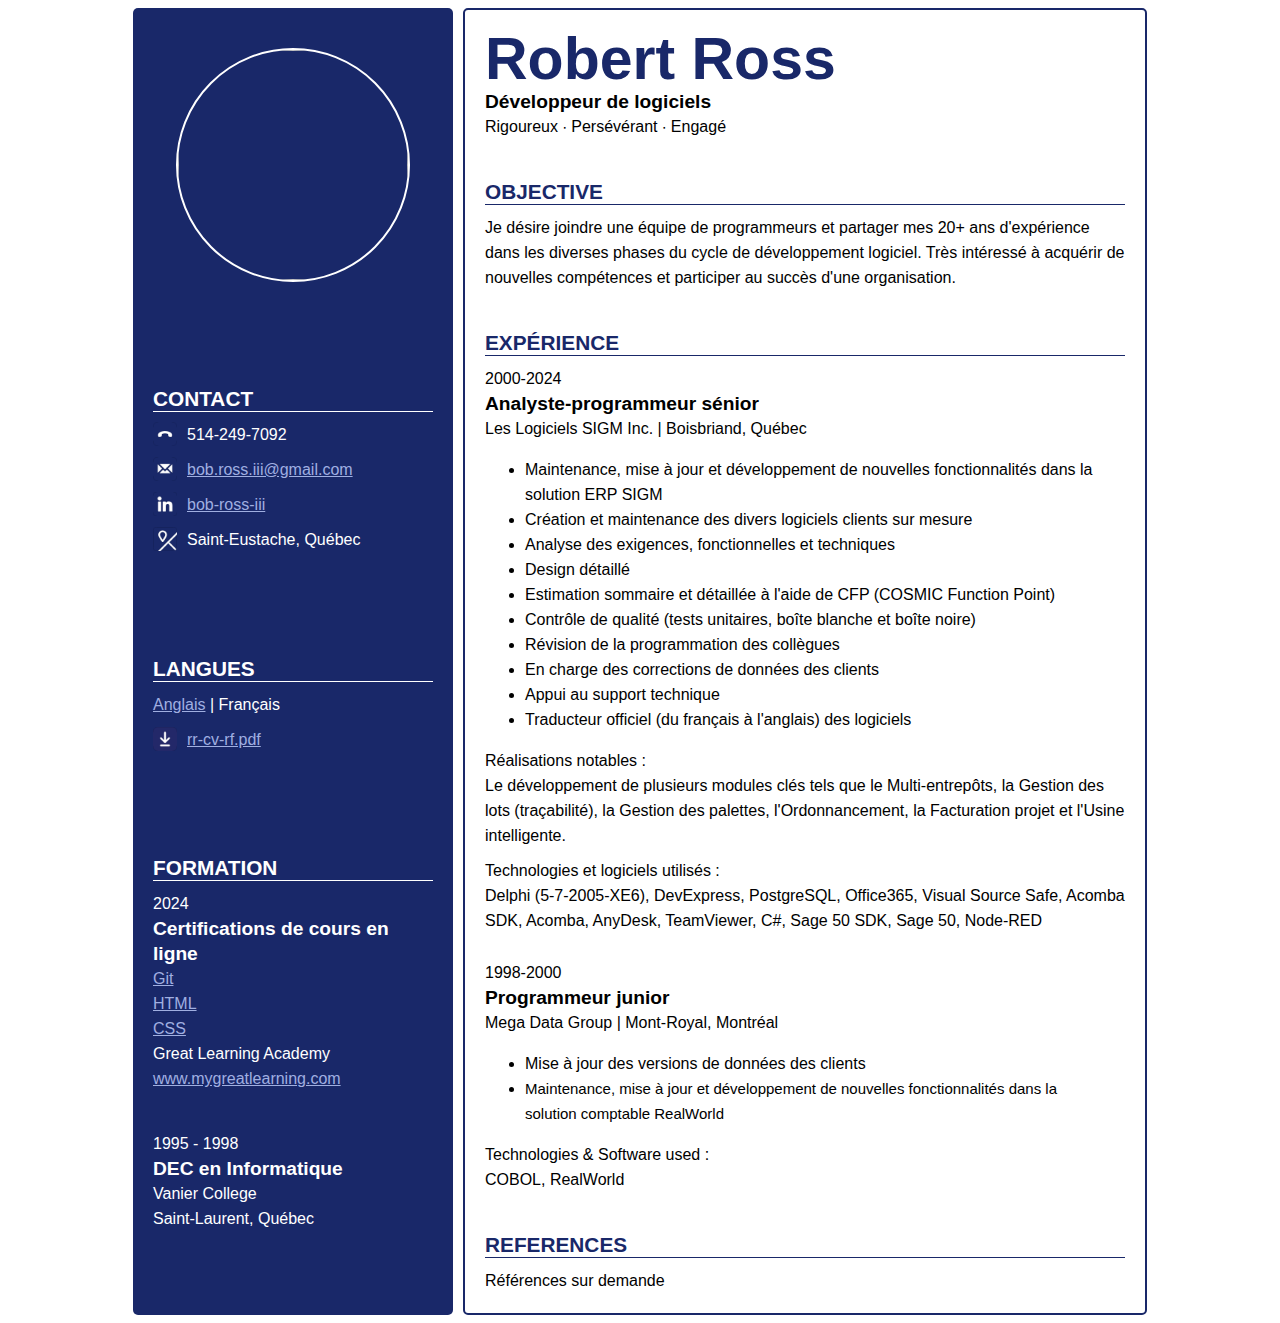
==== index.html @ 66640034 "First upload" ====
<!DOCTYPE html>
<html lang="en">

<head>
    <meta charset="UTF-8">
    <meta name="viewport" content="width=device-width, initial-scale=1.0">
    <title>Robert Ross | Développeur de logiciels</title>
    <link rel="stylesheet" href="styles/rr-cv.css">
</head>

<body>
    <div class="main">

        <!--INNER (white)-->
        <div class="inner">

            <!--LEFT SIDE-->
            <div class="inner-left">

                <!--PORTRAIT-->
                <div class="pnlMe"><img class="imgMe" src="images/me.png"></div>

                <!--CONTACT-->
                <div class="panel">
                    <div class="header">CONTACT</div>
                    <div class="minor-pad note"><img src="images/phone.png">514-249-7092</div>
                    <div class="minor-pad"><img src="images/email.png"><a href="mailto: bob.ross.iii@gmail.com">bob.ross.iii@gmail.com</a></div>
                    <div class="minor-pad"><img src="images/linkedin.png"><a href="https://www.linkedin.com/in/bob-ross-iii">bob-ross-iii</a></div>
                    <div class="minor-pad note"><img src="images/location.png">Saint-Eustache, Québec</div>
                </div>

                <!--LANGUAGES-->
                <div class="panel">
                    <div class="header">LANGUES</div>
                    <div class="minor-pad note"><a href="en/" style="font-weight: 500">Anglais</a>&#160;| Français</div>
                    <div class="minor-pad"><img src="images/download.png"><a href="documents/rr-cv-fr.pdf" download>rr-cv-rf.pdf</a></div>
                </div>

                <!--EDUCATION-->
                <div class="panel">
                    <div class="header">FORMATION</div>

                    <!--EDUCATION-GREAT LEARNING-->
                    <div class="minor-pad">2024</div>
                    <div class="title">Certifications de cours en ligne</div>
                    <div>
                        <div><a href="https://www.mygreatlearning.com/certificate/TVUXKXVA">Git</a></div>
                        <div><a href="https://www.mygreatlearning.com/certificate/TPPMWHZA">HTML</a></div>
                        <div><a href="https://www.mygreatlearning.com/certificate/YIRLLZXZ">CSS</a></div>
                    </div>
                    <div class="note">Great Learning Academy</div>
                    <div><a href="https://www.mygreatlearning.com">www.mygreatlearning.com</a></div>
        
                    <!--EDUCATION-VANIER-->
                    <div class="major-pad">1995 - 1998</div>
                    <div class="title">DEC en Informatique</div>
                    <div class="note">Vanier College</div>
                    <div class="note">Saint-Laurent, Québec</div>
                    <div class="footer"></div>

                    <!--EDUCATION-LTM
                    <div class="major-pad">1992 - 1995</div>
                    <div class="title">Diplôme d&#39;études secondaires</div>
                    <div class="note">Lake of Two Mountains High School</div>
                    <div class="note">Deux-Montagnes, Québec</div>-->
        
                    <!--EDUCATION-LDM
                    <div class="major-pad">1990 - 1992</div>
                    <div class="note">Secondaire 1 & 2 (en Français)</div>
                    <div class="note">École Lac des Deux-Montagnes</div>
                    <div class="note">Deux-Montagnes, Québec</div>
                    <div class="footer"></div>-->
                </div>

            </div>  <!--main-left-->
    
            <!--RIGHT-SIDE-->
            <div class="inner-right">

                <div class="panel">
                    <div class="lblMe">Robert Ross</div>
                    <div class="title">Développeur de logiciels</div>
                    <div class="note">Rigoureux ∙ Persévérant ∙ Engagé</div>
                </div>
    
                <!--OBJECTIVE-->
                <div class="panel">
                    <div class="header header-right">OBJECTIVE</div>
                    <div class="minor-pad note">Je désire joindre une équipe de programmeurs et partager mes 20+ ans d&#39;expérience dans les diverses phases du cycle de développement logiciel.  Très intéressé à acquérir de nouvelles compétences et participer au succès d&#39;une organisation.</div>
                </div>
    
                <!--EXPERIENCE-->
                <div class="panel">
                    <div class="header header-right">EXPÉRIENCE</div>

                    <!--EXPERIENCE-SIGM-->
                    <div class="minor-pad">2000-2024</div>
                    <div class="title">Analyste-programmeur sénior</div>
                    <div class="note">Les Logiciels SIGM Inc. | Boisbriand, Québec</div>
                    <ul>
                        <li>Maintenance, mise à jour et développement de nouvelles fonctionnalités dans la solution ERP SIGM</li>
                        <li>Création et maintenance des divers logiciels clients sur mesure</li>
                        <li>Analyse des exigences, fonctionnelles et techniques</li>
                        <li>Design détaillé</li>
                        <li>Estimation sommaire et détaillée à l&#39;aide de CFP (COSMIC Function Point)</li>
                        <li>Contrôle de qualité (tests unitaires, boîte blanche et boîte noire)</li>
                        <li>Révision de la programmation des collègues</li>
                        <li>En charge des corrections de données des clients</li>
                        <li>Appui au support technique</li>
                        <li>Traducteur officiel (du français à l&#39;anglais) des logiciels</li>
                    </ul>
                    <div>Réalisations notables :</div>
                    <div class="note">Le développement de plusieurs modules clés tels que le Multi-entrepôts, la Gestion des lots (traçabilité), la Gestion des palettes, l&#39;Ordonnancement, la Facturation projet et l&#39;Usine intelligente.</div>
                    <div class="minor-pad">Technologies et logiciels utilisés :</div>
                    <div class="note">Delphi (5-7-2005-XE6), DevExpress, PostgreSQL, Office365, Visual Source Safe, Acomba SDK, Acomba, AnyDesk, TeamViewer, C#, Sage 50 SDK, Sage 50, Node-RED</div>

                    <!--EXPERIENCE-MEGADATA-->
                    <div class="major-pad" style="margin-top: 27px">1998-2000</div>
                    <div class="title">Programmeur junior</div>
                    <div class="note">Mega Data Group | Mont-Royal, Montréal</div>
                    <ul id="real-ul">
                        <li>Mise à jour des versions de données des clients</li>
                        <li style="font-size: 15px">Maintenance, mise à jour et développement de nouvelles fonctionnalités dans la solution comptable RealWorld</li>
                    </ul>
                    <div>Technologies & Software used :</div>
                    <div class="note">COBOL, RealWorld</div>
                </div>    

                <!--REFERENCES-->
                <div class="panel">
                    <div class="header  header-right">REFERENCES</div>
                    <div class="minor-pad note">Références sur demande</div>
                    <div class="footer"></div>
                </div> 

            </div>  <!--main-right-->

        </div>  <!--inner-->

    </div>  <!--main-->
</body>
</html>
---- styles/rr-cv.css ----
:root{
    --light_color: rgb(160, 175, 225);
    --dark_color: rgb(25, 40, 105);
}

body{
    font-family: 'Segoe UI', Tahoma, Geneva, Verdana, sans-serif;
    font-weight: 500;
    line-height: 25px;
    text-wrap: wrap;
}

img{
    width: 24px;
    padding-right: 10px;
    text-decoration: none;
}

a{
    color: var(--light_color);
}

a:hover{
    opacity: 0.5;
}

li{
    font-size: 1rem;
    font-weight: 400;
    margin-right: 20px;
}

.main{
    display: flex;
    flex-wrap: wrap;
    justify-content: center;
}

.outer{
    display: flex;
    flex-wrap: wrap;
    justify-content: center;
    background-color: var(--dark_color);
    padding: 20px;
    margin: 0;
}

.inner{
    display: flex;
    flex-wrap: wrap;
    justify-content: center;
    background-color: white;
    margin: 0;
}

.inner-left{
    display: grid;
    background-color: var(--dark_color);
    color: white;
    float: left;
    width: 320px;
    margin: 0;
    border-radius: 5px;
}

.inner-right{
    background-color: white;
    float: right;
    min-width: 320px;
    max-width: 680px;
    margin: 0 0 0 10px;
    border: 2px solid var(--dark_color);
    border-radius: 5px;
}

.pnlMe{
    display: flex;
    justify-content: center;
}

.imgMe{
    width: 230px;
    height: 230px;
    left: 50%;
    margin-top: 40px;
    padding: 0;
    border: 2px solid white;
    border-radius: 50%;
}

.lblMe{
    color: var(--dark_color);
    font-size: 59px;
    font-weight: bold;
    line-height: 100%;
    margin-top: 20px;
}

.header{
    font-size: 1.3rem;
    font-weight: bold;
    border-bottom: 1px solid white;
    margin-top: 40px;
}

.header-right{
    color: var(--dark_color);
    border-bottom: 1px solid var(--dark_color);
}

.major-pad{
    margin-top: 40px;
}

.minor-pad{
    display: flex; 
    flex-direction: row; 
    align-items: center;
    margin-top: 10px
}

.title{
    font-size: 1.2rem;;
    font-weight: bold;
}

.note{
    font-size: 1rem;;
    font-weight: 400;
}

.footer{
    height: 20px;
}

.panel{
    margin-left: 20px;
    margin-right: 20px;
}
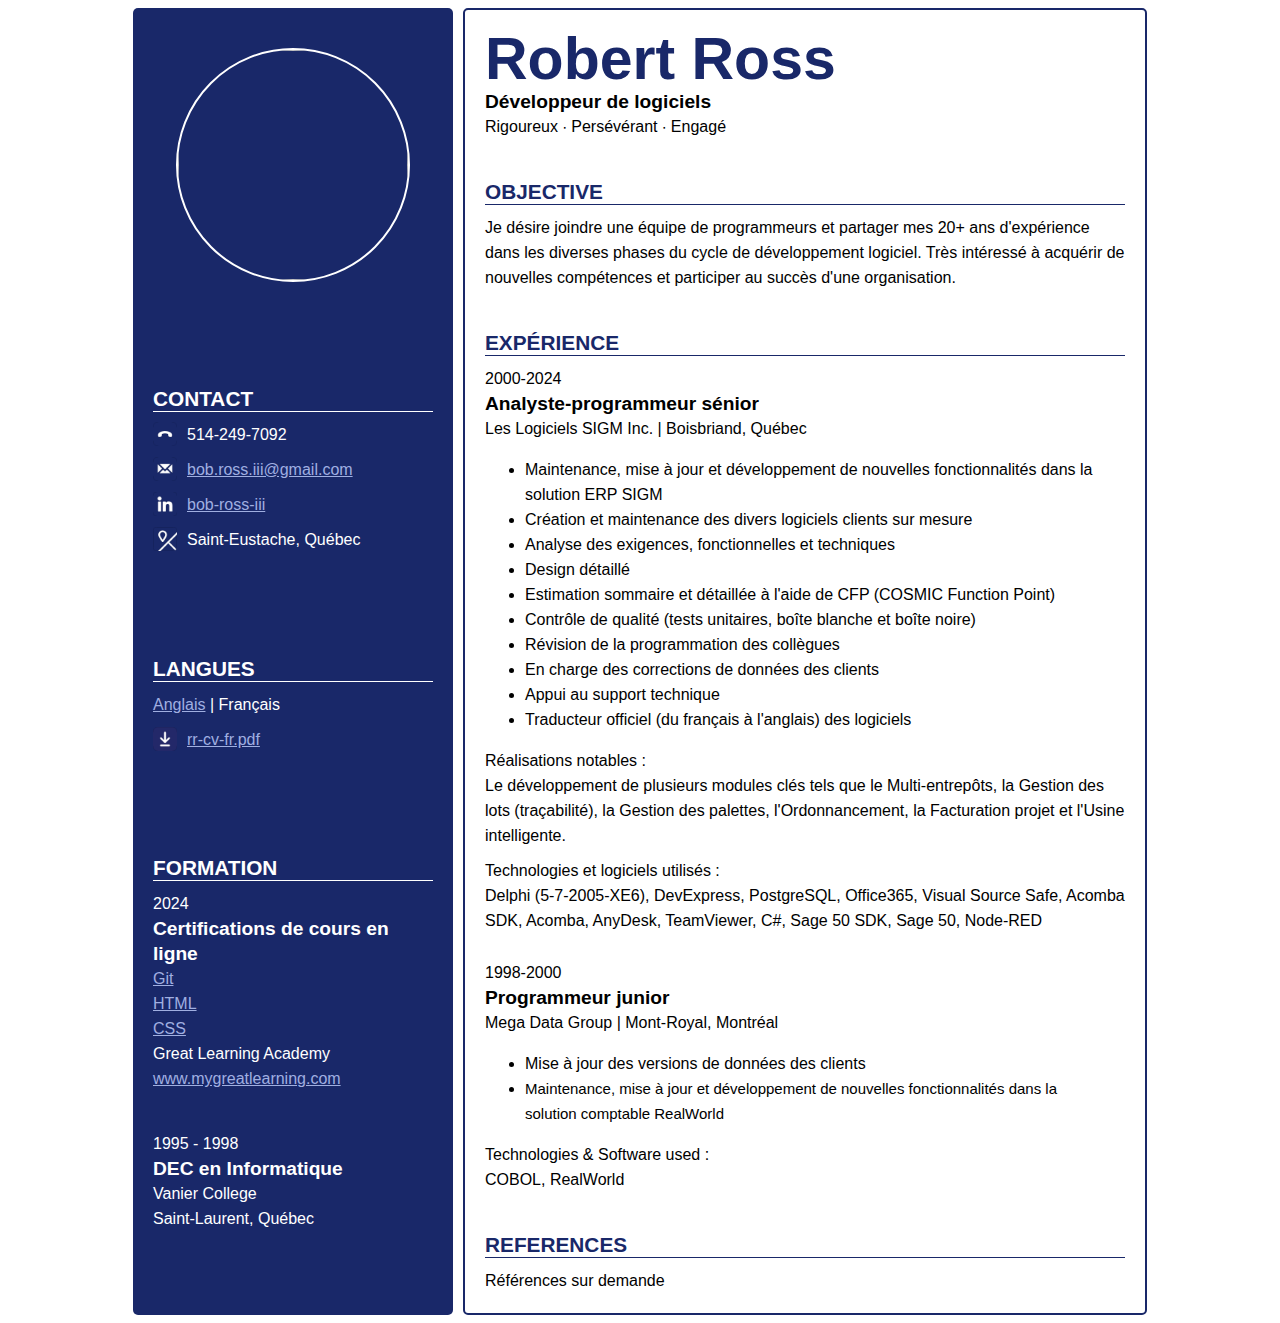
==== commit 72ff67f6: "rr-cv-rf to fr" ====
--- a/index.html
+++ b/index.html
@@ -1,3 +1,4 @@
+<!--FRENCH CV-->
 <!DOCTYPE html>
 <html lang="en">
 
@@ -33,7 +34,7 @@
                 <div class="panel">
                     <div class="header">LANGUES</div>
                     <div class="minor-pad note"><a href="en/" style="font-weight: 500">Anglais</a>&#160;| Français</div>
-                    <div class="minor-pad"><img src="images/download.png"><a href="documents/rr-cv-fr.pdf" download>rr-cv-rf.pdf</a></div>
+                    <div class="minor-pad"><img src="images/download.png"><a href="documents/rr-cv-fr.pdf" download>rr-cv-fr.pdf</a></div>
                 </div>
 
                 <!--EDUCATION-->
--- a/styles/rr-cv.css
+++ b/styles/rr-cv.css
@@ -1,139 +1,139 @@
-:root{
-    --light_color: rgb(160, 175, 225);
-    --dark_color: rgb(25, 40, 105);
-}
-
-body{
-    font-family: 'Segoe UI', Tahoma, Geneva, Verdana, sans-serif;
-    font-weight: 500;
-    line-height: 25px;
-    text-wrap: wrap;
-}
-
-img{
-    width: 24px;
-    padding-right: 10px;
-    text-decoration: none;
-}
-
-a{
-    color: var(--light_color);
-}
-
-a:hover{
-    opacity: 0.5;
-}
-
-li{
-    font-size: 1rem;
-    font-weight: 400;
-    margin-right: 20px;
-}
-
-.main{
-    display: flex;
-    flex-wrap: wrap;
-    justify-content: center;
-}
-
-.outer{
-    display: flex;
-    flex-wrap: wrap;
-    justify-content: center;
-    background-color: var(--dark_color);
-    padding: 20px;
-    margin: 0;
-}
-
-.inner{
-    display: flex;
-    flex-wrap: wrap;
-    justify-content: center;
-    background-color: white;
-    margin: 0;
-}
-
-.inner-left{
-    display: grid;
-    background-color: var(--dark_color);
-    color: white;
-    float: left;
-    width: 320px;
-    margin: 0;
-    border-radius: 5px;
-}
-
-.inner-right{
-    background-color: white;
-    float: right;
-    min-width: 320px;
-    max-width: 680px;
-    margin: 0 0 0 10px;
-    border: 2px solid var(--dark_color);
-    border-radius: 5px;
-}
-
-.pnlMe{
-    display: flex;
-    justify-content: center;
-}
-
-.imgMe{
-    width: 230px;
-    height: 230px;
-    left: 50%;
-    margin-top: 40px;
-    padding: 0;
-    border: 2px solid white;
-    border-radius: 50%;
-}
-
-.lblMe{
-    color: var(--dark_color);
-    font-size: 59px;
-    font-weight: bold;
-    line-height: 100%;
-    margin-top: 20px;
-}
-
-.header{
-    font-size: 1.3rem;
-    font-weight: bold;
-    border-bottom: 1px solid white;
-    margin-top: 40px;
-}
-
-.header-right{
-    color: var(--dark_color);
-    border-bottom: 1px solid var(--dark_color);
-}
-
-.major-pad{
-    margin-top: 40px;
-}
-
-.minor-pad{
-    display: flex; 
-    flex-direction: row; 
-    align-items: center;
-    margin-top: 10px
-}
-
-.title{
-    font-size: 1.2rem;;
-    font-weight: bold;
-}
-
-.note{
-    font-size: 1rem;;
-    font-weight: 400;
-}
-
-.footer{
-    height: 20px;
-}
-
-.panel{
-    margin-left: 20px;
-    margin-right: 20px;
+:root{
+    --light_color: rgb(160, 175, 225);
+    --dark_color: rgb(25, 40, 105);
+}
+
+body{
+    font-family: 'Segoe UI', Tahoma, Geneva, Verdana, sans-serif;
+    font-weight: 500;
+    line-height: 25px;
+    text-wrap: wrap;
+}
+
+img{
+    width: 24px;
+    padding-right: 10px;
+    text-decoration: none;
+}
+
+a{
+    color: var(--light_color);
+}
+
+a:hover{
+    opacity: 0.5;
+}
+
+li{
+    font-size: 1rem;
+    font-weight: 400;
+    margin-right: 20px;
+}
+
+.main{
+    display: flex;
+    flex-wrap: wrap;
+    justify-content: center;
+}
+
+.outer{
+    display: flex;
+    flex-wrap: wrap;
+    justify-content: center;
+    background-color: var(--dark_color);
+    padding: 20px;
+    margin: 0;
+}
+
+.inner{
+    display: flex;
+    flex-wrap: wrap;
+    justify-content: center;
+    background-color: white;
+    margin: 0;
+}
+
+.inner-left{
+    display: grid;
+    background-color: var(--dark_color);
+    color: white;
+    float: left;
+    width: 320px;
+    margin: 0;
+    border-radius: 5px;
+}
+
+.inner-right{
+    background-color: white;
+    float: right;
+    min-width: 320px;
+    max-width: 680px;
+    margin: 0 0 0 10px;
+    border: 2px solid var(--dark_color);
+    border-radius: 5px;
+}
+
+.pnlMe{
+    display: flex;
+    justify-content: center;
+}
+
+.imgMe{
+    width: 230px;
+    height: 230px;
+    left: 50%;
+    margin-top: 40px;
+    padding: 0;
+    border: 2px solid white;
+    border-radius: 50%;
+}
+
+.lblMe{
+    color: var(--dark_color);
+    font-size: 59px;
+    font-weight: bold;
+    line-height: 100%;
+    margin-top: 20px;
+}
+
+.header{
+    font-size: 1.3rem;
+    font-weight: bold;
+    border-bottom: 1px solid white;
+    margin-top: 40px;
+}
+
+.header-right{
+    color: var(--dark_color);
+    border-bottom: 1px solid var(--dark_color);
+}
+
+.major-pad{
+    margin-top: 40px;
+}
+
+.minor-pad{
+    display: flex; 
+    flex-direction: row; 
+    align-items: center;
+    margin-top: 10px
+}
+
+.title{
+    font-size: 1.2rem;;
+    font-weight: bold;
+}
+
+.note{
+    font-size: 1rem;;
+    font-weight: 400;
+}
+
+.footer{
+    height: 20px;
+}
+
+.panel{
+    margin-left: 20px;
+    margin-right: 20px;
 }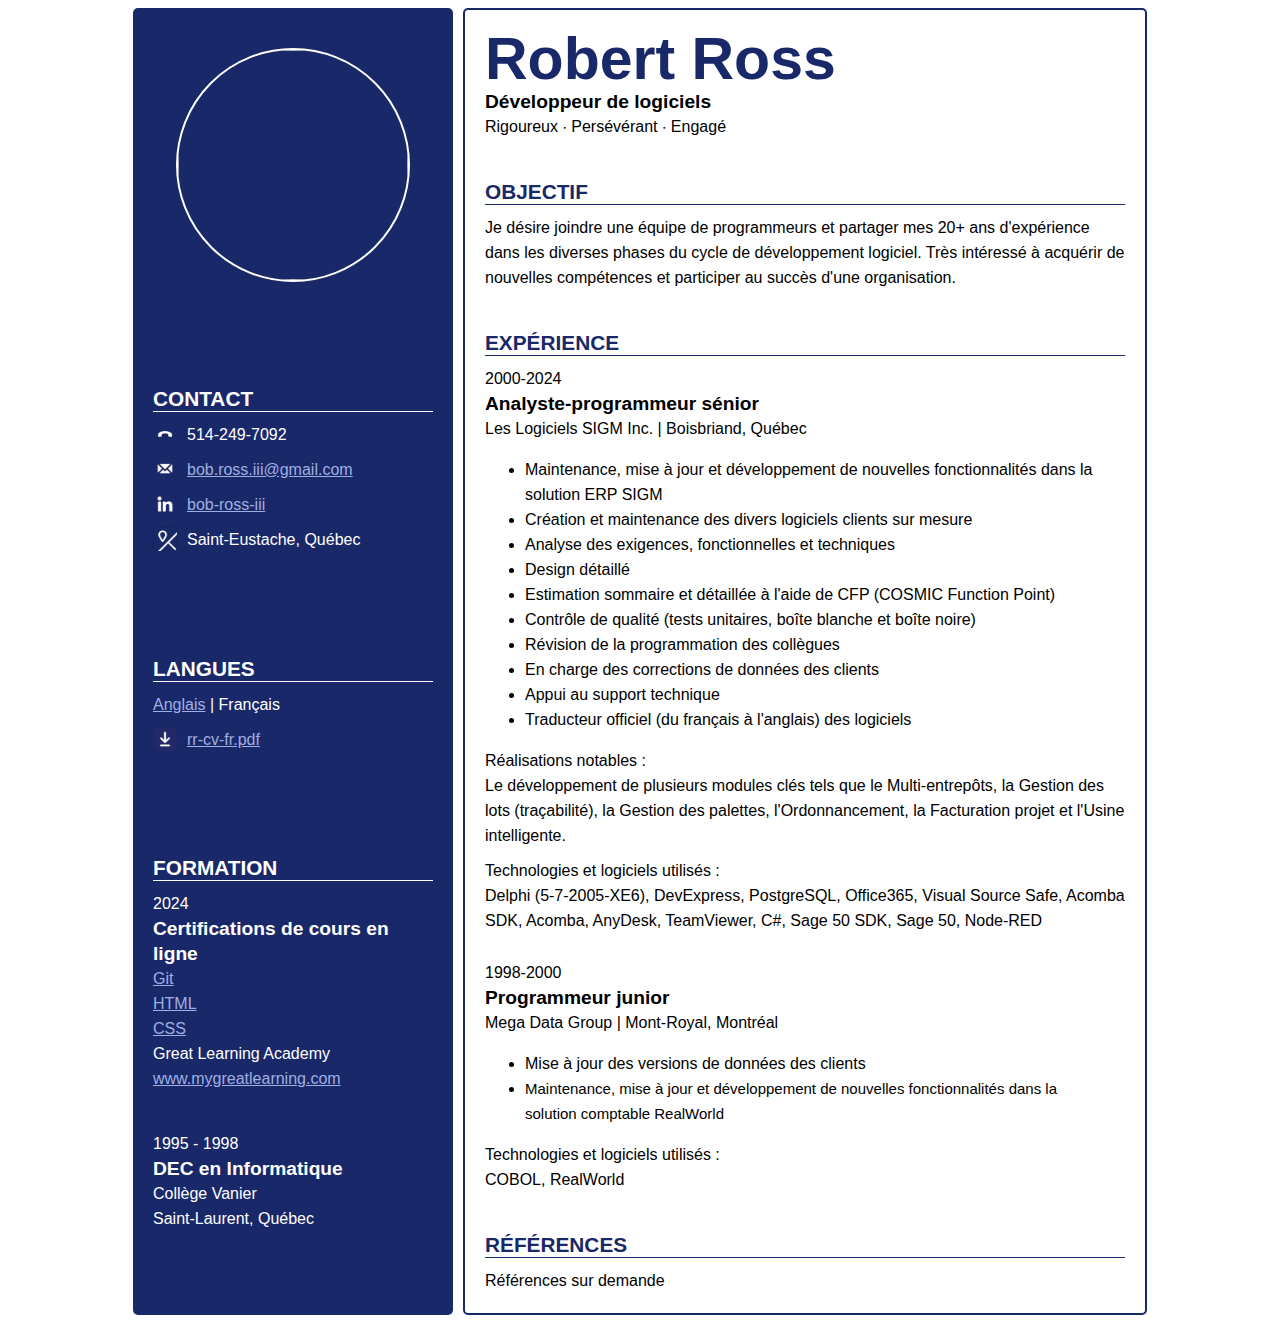
==== commit 07c1a3a5: "Translation fixes" ====
--- a/index.html
+++ b/index.html
@@ -55,7 +55,7 @@
                     <!--EDUCATION-VANIER-->
                     <div class="major-pad">1995 - 1998</div>
                     <div class="title">DEC en Informatique</div>
-                    <div class="note">Vanier College</div>
+                    <div class="note">Collège Vanier</div>
                     <div class="note">Saint-Laurent, Québec</div>
                     <div class="footer"></div>
 
@@ -86,7 +86,7 @@
     
                 <!--OBJECTIVE-->
                 <div class="panel">
-                    <div class="header header-right">OBJECTIVE</div>
+                    <div class="header header-right">OBJECTIF</div>
                     <div class="minor-pad note">Je désire joindre une équipe de programmeurs et partager mes 20+ ans d&#39;expérience dans les diverses phases du cycle de développement logiciel.  Très intéressé à acquérir de nouvelles compétences et participer au succès d&#39;une organisation.</div>
                 </div>
     
@@ -123,13 +123,13 @@
                         <li>Mise à jour des versions de données des clients</li>
                         <li style="font-size: 15px">Maintenance, mise à jour et développement de nouvelles fonctionnalités dans la solution comptable RealWorld</li>
                     </ul>
-                    <div>Technologies & Software used :</div>
+                    <div>Technologies et logiciels utilisés :</div>
                     <div class="note">COBOL, RealWorld</div>
                 </div>    
 
                 <!--REFERENCES-->
                 <div class="panel">
-                    <div class="header  header-right">REFERENCES</div>
+                    <div class="header  header-right">RÉFÉRENCES</div>
                     <div class="minor-pad note">Références sur demande</div>
                     <div class="footer"></div>
                 </div> 
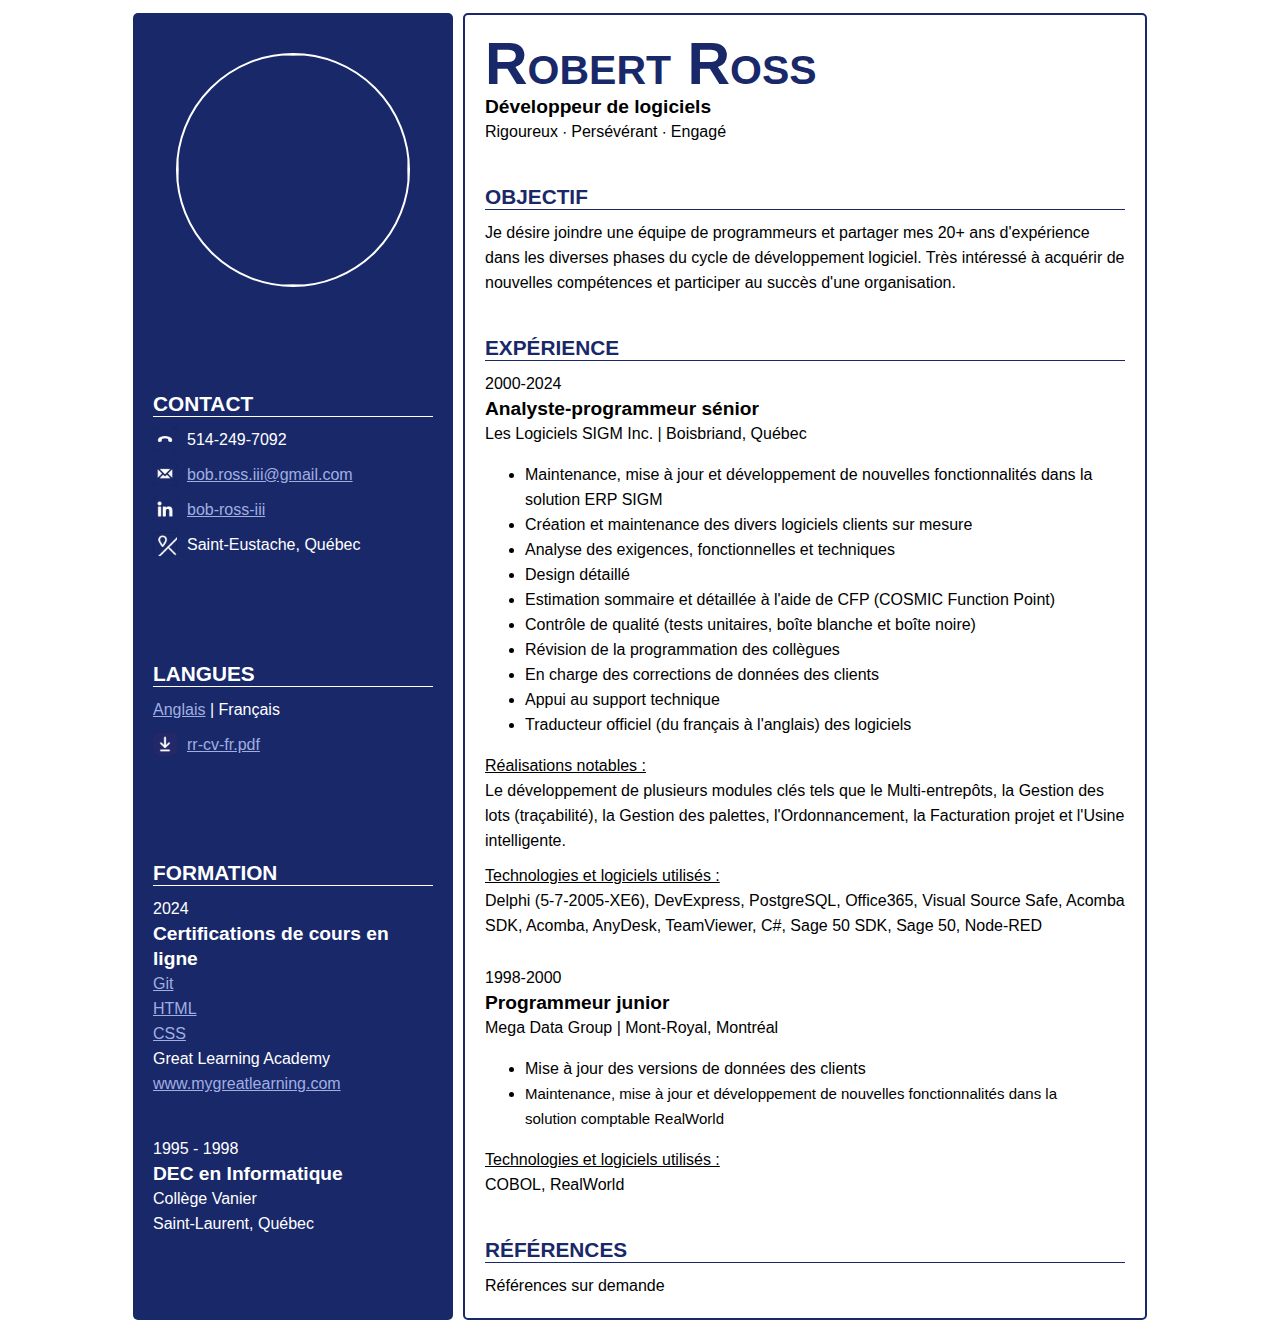
==== commit a9488606: "Style fixes" ====
--- a/index.html
+++ b/index.html
@@ -110,9 +110,9 @@
                         <li>Appui au support technique</li>
                         <li>Traducteur officiel (du français à l&#39;anglais) des logiciels</li>
                     </ul>
-                    <div>Réalisations notables :</div>
+                    <div><u>Réalisations notables :</u></div>
                     <div class="note">Le développement de plusieurs modules clés tels que le Multi-entrepôts, la Gestion des lots (traçabilité), la Gestion des palettes, l&#39;Ordonnancement, la Facturation projet et l&#39;Usine intelligente.</div>
-                    <div class="minor-pad">Technologies et logiciels utilisés :</div>
+                    <div class="minor-pad"><u>Technologies et logiciels utilisés :</u></div>
                     <div class="note">Delphi (5-7-2005-XE6), DevExpress, PostgreSQL, Office365, Visual Source Safe, Acomba SDK, Acomba, AnyDesk, TeamViewer, C#, Sage 50 SDK, Sage 50, Node-RED</div>
 
                     <!--EXPERIENCE-MEGADATA-->
@@ -123,7 +123,7 @@
                         <li>Mise à jour des versions de données des clients</li>
                         <li style="font-size: 15px">Maintenance, mise à jour et développement de nouvelles fonctionnalités dans la solution comptable RealWorld</li>
                     </ul>
-                    <div>Technologies et logiciels utilisés :</div>
+                    <div><u>Technologies et logiciels utilisés :</u></div>
                     <div class="note">COBOL, RealWorld</div>
                 </div>    
 
--- a/styles/rr-cv.css
+++ b/styles/rr-cv.css
@@ -1,139 +1,141 @@
-:root{
-    --light_color: rgb(160, 175, 225);
-    --dark_color: rgb(25, 40, 105);
-}
-
-body{
-    font-family: 'Segoe UI', Tahoma, Geneva, Verdana, sans-serif;
-    font-weight: 500;
-    line-height: 25px;
-    text-wrap: wrap;
-}
-
-img{
-    width: 24px;
-    padding-right: 10px;
-    text-decoration: none;
-}
-
-a{
-    color: var(--light_color);
-}
-
-a:hover{
-    opacity: 0.5;
-}
-
-li{
-    font-size: 1rem;
-    font-weight: 400;
-    margin-right: 20px;
-}
-
-.main{
-    display: flex;
-    flex-wrap: wrap;
-    justify-content: center;
-}
-
-.outer{
-    display: flex;
-    flex-wrap: wrap;
-    justify-content: center;
-    background-color: var(--dark_color);
-    padding: 20px;
-    margin: 0;
-}
-
-.inner{
-    display: flex;
-    flex-wrap: wrap;
-    justify-content: center;
-    background-color: white;
-    margin: 0;
-}
-
-.inner-left{
-    display: grid;
-    background-color: var(--dark_color);
-    color: white;
-    float: left;
-    width: 320px;
-    margin: 0;
-    border-radius: 5px;
-}
-
-.inner-right{
-    background-color: white;
-    float: right;
-    min-width: 320px;
-    max-width: 680px;
-    margin: 0 0 0 10px;
-    border: 2px solid var(--dark_color);
-    border-radius: 5px;
-}
-
-.pnlMe{
-    display: flex;
-    justify-content: center;
-}
-
-.imgMe{
-    width: 230px;
-    height: 230px;
-    left: 50%;
-    margin-top: 40px;
-    padding: 0;
-    border: 2px solid white;
-    border-radius: 50%;
-}
-
-.lblMe{
-    color: var(--dark_color);
-    font-size: 59px;
-    font-weight: bold;
-    line-height: 100%;
-    margin-top: 20px;
-}
-
-.header{
-    font-size: 1.3rem;
-    font-weight: bold;
-    border-bottom: 1px solid white;
-    margin-top: 40px;
-}
-
-.header-right{
-    color: var(--dark_color);
-    border-bottom: 1px solid var(--dark_color);
-}
-
-.major-pad{
-    margin-top: 40px;
-}
-
-.minor-pad{
-    display: flex; 
-    flex-direction: row; 
-    align-items: center;
-    margin-top: 10px
-}
-
-.title{
-    font-size: 1.2rem;;
-    font-weight: bold;
-}
-
-.note{
-    font-size: 1rem;;
-    font-weight: 400;
-}
-
-.footer{
-    height: 20px;
-}
-
-.panel{
-    margin-left: 20px;
-    margin-right: 20px;
+:root{
+    --light_color: rgb(160, 175, 225);
+    --dark_color: rgb(25, 40, 105);
+}
+
+body{
+    font-family: 'Segoe UI', Tahoma, Geneva, Verdana, sans-serif;
+    font-weight: 500;
+    line-height: 25px;
+    text-wrap: wrap;
+    margin-bottom: 5px;
+}
+
+img{
+    width: 24px;
+    padding-right: 10px;
+    text-decoration: none;
+}
+
+a{
+    color: var(--light_color);
+}
+
+a:hover{
+    opacity: 0.5;
+}
+
+li{
+    font-size: 1rem;
+    font-weight: 400;
+    margin-right: 20px;
+}
+
+.main{
+    display: flex;
+    flex-wrap: wrap;
+    justify-content: center;
+}
+
+.outer{
+    display: flex;
+    flex-wrap: wrap;
+    justify-content: center;
+    background-color: var(--dark_color);
+    padding: 20px;
+    margin: 0;
+}
+
+.inner{
+    display: flex;
+    flex-wrap: wrap;
+    justify-content: center;
+    background-color: white;
+    margin: 0;
+}
+
+.inner-left{
+    display: grid;
+    background-color: var(--dark_color);
+    color: white;
+    float: left;
+    width: 320px;
+    margin: 5px;
+    border-radius: 5px;
+}
+
+.inner-right{
+    background-color: white;
+    float: right;
+    min-width: 320px;
+    max-width: 680px;
+    margin: 5px;
+    border: 2px solid var(--dark_color);
+    border-radius: 5px;
+}
+
+.pnlMe{
+    display: flex;
+    justify-content: center;
+}
+
+.imgMe{
+    width: 230px;
+    height: 230px;
+    left: 50%;
+    margin-top: 40px;
+    padding: 0;
+    border: 2px solid white;
+    border-radius: 50%;
+}
+
+.lblMe{
+    color: var(--dark_color);
+    font-size: 59px;
+    font-weight: bold;
+    font-variant: small-caps;
+    line-height: 100%;
+    margin-top: 20px;
+}
+
+.header{
+    font-size: 1.3rem;
+    font-weight: bold;
+    border-bottom: 1px solid white;
+    margin-top: 40px;
+}
+
+.header-right{
+    color: var(--dark_color);
+    border-bottom: 1px solid var(--dark_color);
+}
+
+.major-pad{
+    margin-top: 40px;
+}
+
+.minor-pad{
+    display: flex; 
+    flex-direction: row; 
+    align-items: center;
+    margin-top: 10px
+}
+
+.title{
+    font-size: 1.2rem;;
+    font-weight: bold;
+}
+
+.note{
+    font-size: 1rem;;
+    font-weight: 400;
+}
+
+.footer{
+    height: 20px;
+}
+
+.panel{
+    margin-left: 20px;
+    margin-right: 20px;
 }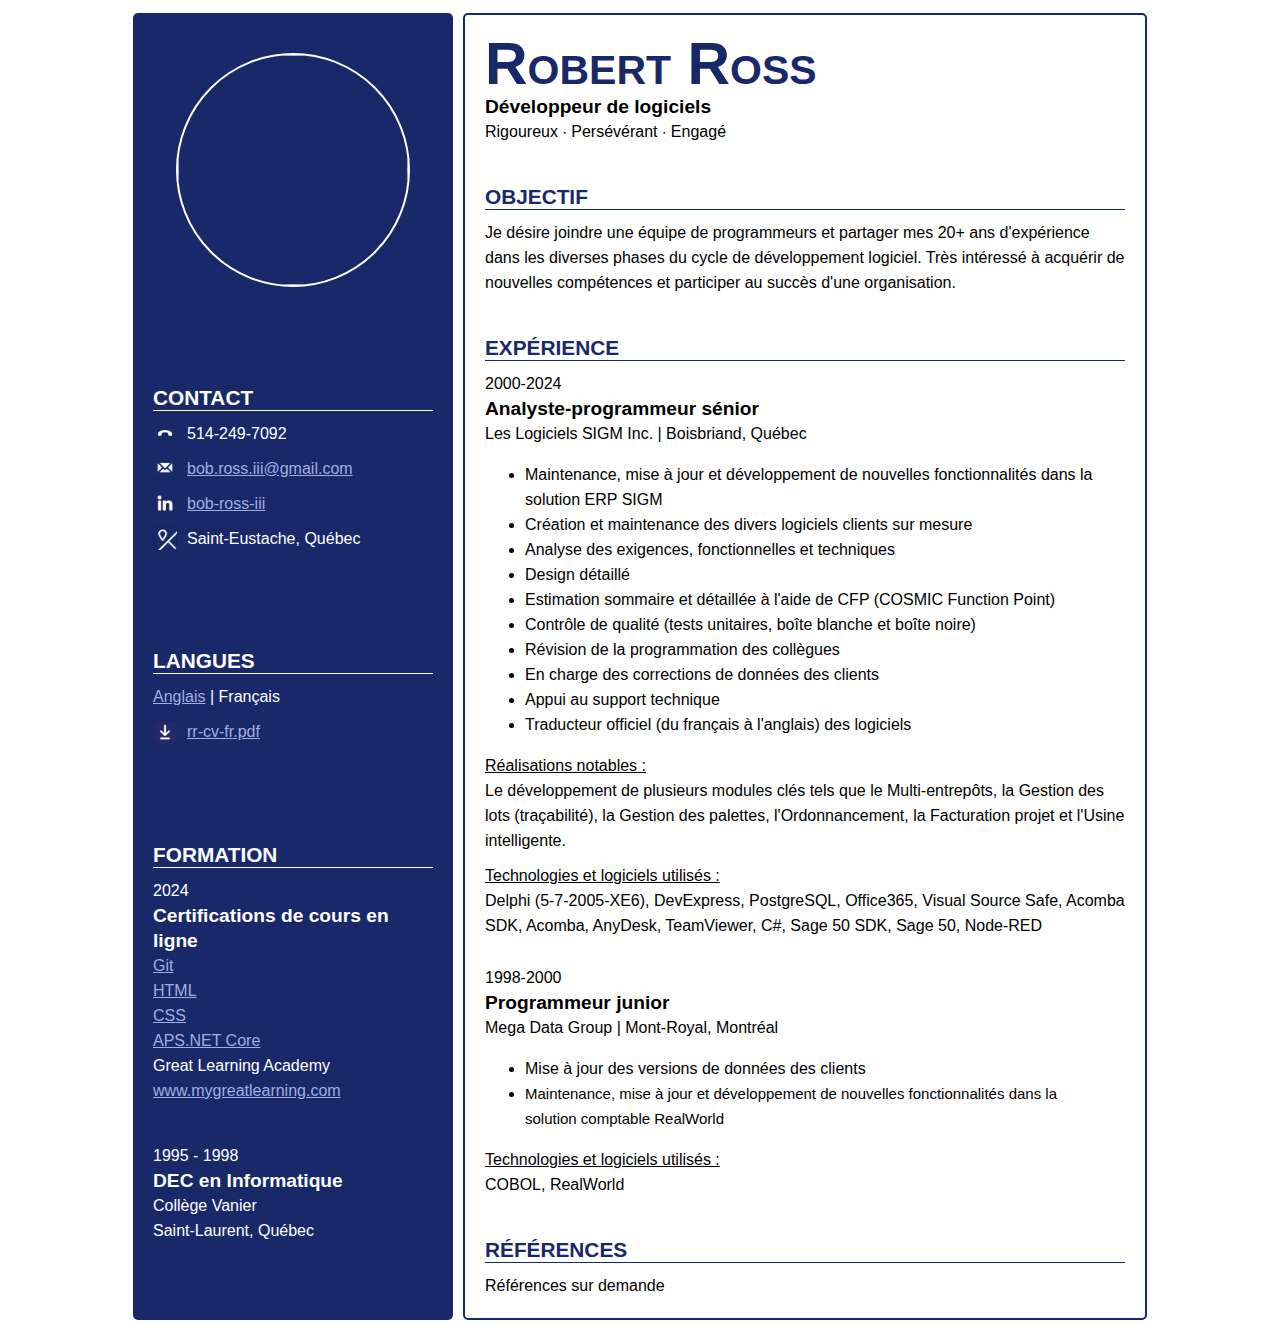
==== commit 89cb632b: "Add ASP" ====
--- a/index.html
+++ b/index.html
@@ -48,6 +48,7 @@
                         <div><a href="https://www.mygreatlearning.com/certificate/TVUXKXVA">Git</a></div>
                         <div><a href="https://www.mygreatlearning.com/certificate/TPPMWHZA">HTML</a></div>
                         <div><a href="https://www.mygreatlearning.com/certificate/YIRLLZXZ">CSS</a></div>
+                        <div><a href="https://www.mygreatlearning.com/certificate/CVMMHLGY">APS.NET Core</a></div>
                     </div>
                     <div class="note">Great Learning Academy</div>
                     <div><a href="https://www.mygreatlearning.com">www.mygreatlearning.com</a></div>
